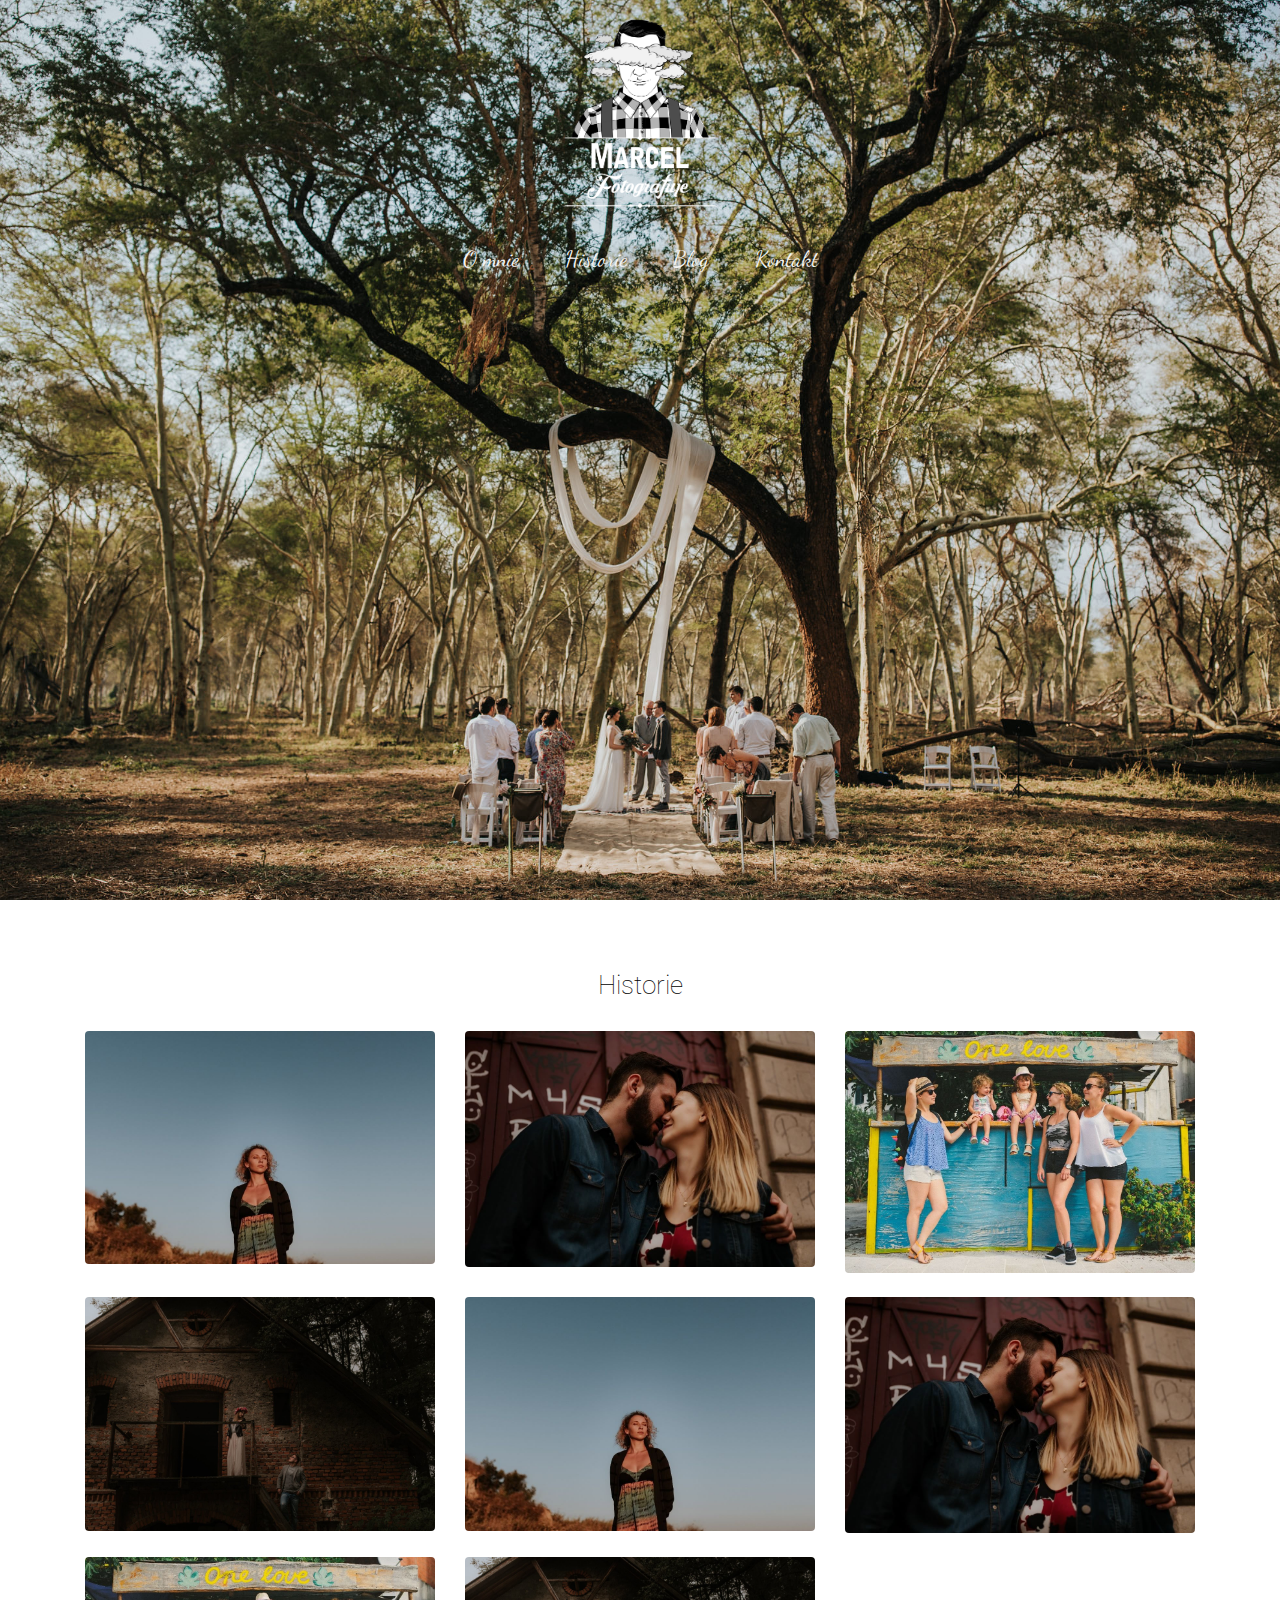
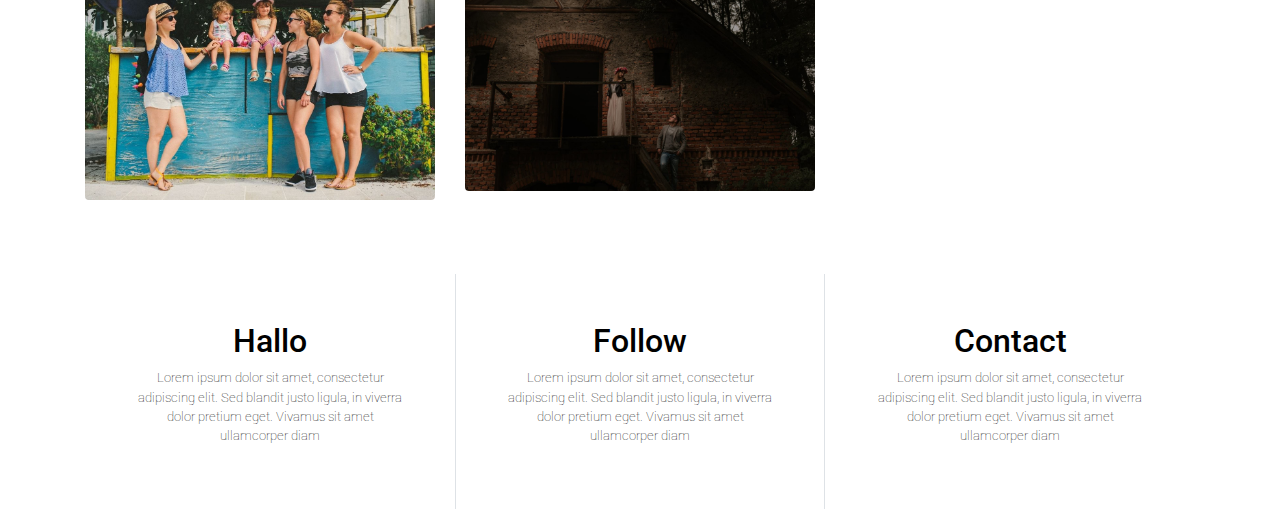
==== index.html @ 84d8657d "first commit" ====
<!doctype html>
<html lang="pl">
  <head>
    <!-- Required meta tags -->
    <meta charset="utf-8">
    <meta name="viewport" content="width=device-width, initial-scale=1, shrink-to-fit=no">

    <!-- Bootstrap CSS -->
    <link rel="stylesheet" href="css/bootstrap.min.css" integrity="sha384-Gn5384xqQ1aoWXA+058RXPxPg6fy4IWvTNh0E263XmFcJlSAwiGgFAW/dAiS6JXm" crossorigin="anonymous">
      
    <link rel="stylesheet" type="text/css" href="css/main.css">

    <!-- Fonts -->
    <link href="https://fonts.googleapis.com/css?family=Dancing+Script:700" rel="stylesheet"> 
    
    <link href="https://fonts.googleapis.com/css?family=Roboto:100,300" rel="stylesheet"> 
    
    <link rel="apple-touch-icon" sizes="180x180" href="/apple-touch-icon.png">
    <link rel="icon" type="image/png" sizes="32x32" href="/favicon-32x32.png">
    <link rel="icon" type="image/png" sizes="16x16" href="/favicon-16x16.png">
    <link rel="manifest" href="/site.webmanifest">
    <link rel="mask-icon" href="/safari-pinned-tab.svg" color="#5bbad5">
    <meta name="msapplication-TileColor" content="#da532c">
    <meta name="theme-color" content="#ffffff">
    
    <title>Marcel Fotografuje</title>
    
  </head>
  <body>
   
   <!-- navbar + bg_pic -->
    <div class="bigpic">
        <div class="container">
           <a class="logo" href="#"><img class="img-fluid" src="img/logo_mf.png"></a>
        </div>
        <nav class="navbar navbar-expand-md navbar-dark bg-dark">

            <button class="navbar-toggle navbar-toggler" data-toggle="collapse" data-target="#navbarMenu">
                <span class="navbar-toggler-icon"></span>        
            </button>

            <div class="collapse navbar-collapse" id="navbarMenu">
                <ul class="navbar-nav">
                  <li class="nav-item">
                    <a class="nav-link" href="#">O mnie</a>
                  </li>
                  <li class="nav-item">
                    <a class="nav-link" href="#">Historie</a>
                  </li>
                  <li class="nav-item">
                    <a class="nav-link" href="#">Blog</a>
                  </li>
                  <li class="nav-item">
                    <a class="nav-link" href="#">Kontakt</a>
                  </li>
                </ul>
            </div>
        </nav>
    </div>
     
    <!--  Stories -->
     
<div class="container">

    <div class="row text-center">
        <div class="col-lg-12 col-md-12 col-xs-12">
        <h2 class="text-center stories-h2">Historie</h2>
        </div>
    </div>
        
    <div class="row text-center">
        
        <div class="col-lg-4 col-md-6 col-xs-12">
          <a href="#" class="d-block mb-4 h-100">
            <img class="img-fluid rounded" src="img/albumy/fot_1_ania.jpg" alt="">
          </a>
        </div>
        
        <div class="col-lg-4 col-md-6 col-xs-12">
          <a href="#" class="d-block mb-4 h-100">
            <img class="img-fluid rounded" src="img/albumy/fot_7_para_brama.jpg" alt="">
          </a>
        </div>
        
        <div class="col-lg-4 col-md-6 col-xs-12">
          <a href="#" class="d-block mb-4 h-100">
            <img class="img-fluid rounded" src="img/albumy/fot_3_moje_panie.jpg" alt="">
          </a>
        </div>
        
        <div class="col-lg-4 col-md-6 col-xs-12">
          <a href="#" class="d-block mb-4 h-100">
            <img class="img-fluid rounded" src="img/albumy/fot_4_para_budynek_cegla.jpg" alt="">
          </a>
        </div>
        
        <div class="col-lg-4 col-md-6 col-xs-12">
          <a href="#" class="d-block mb-4 h-100">
            <img class="img-fluid rounded" src="img/albumy/fot_1_ania.jpg" alt="">
          </a>          
        </div>
        
        <div class="col-lg-4 col-md-6 col-xs-12">
          <a href="#" class="d-block mb-4 h-100">
            <img class="img-fluid rounded" src="img/albumy/fot_7_para_brama.jpg" alt="">
          </a>
        </div>
        
        <div class="col-lg-4 col-md-6 col-xs-12">
          <a href="#" class="d-block mb-4 h-100">
            <img class="img-fluid rounded" src="img/albumy/fot_3_moje_panie.jpg" alt="">
          </a>
        </div>
        
        <div class="col-lg-4 col-md-6 col-xs-12">
          <a href="#" class="d-block mb-4 h-100">
            <img class="img-fluid rounded" src="img/albumy/fot_4_para_budynek_cegla.jpg" alt="">
          </a>
        </div>
        
    </div>
        
       <!--  CONTACT -->
     
<div class="bottom-contact">
    
     <div class="container">
       
        <div class="row text-center">
           
            <div class="col-lg-4 col-md-4 col-xs-12 p-5">
                <h2 class="contact-h2">Hallo</h2>
                <p class="contact-p">Lorem ipsum dolor sit amet, consectetur adipiscing elit. Sed blandit justo ligula, in viverra dolor pretium eget. Vivamus sit amet ullamcorper diam</p>
            </div>
            
            <div class="col-lg-4 col-md-4 col-xs-12 p-5 border-right border-left">
                <h2 class="contact-h2">Follow</h2>                
                <p class="contact-p">Lorem ipsum dolor sit amet, consectetur adipiscing elit. Sed blandit justo ligula, in viverra dolor pretium eget. Vivamus sit amet ullamcorper diam</p>
            </div>
            
            <div class="col-lg-4 col-md-4 col-xs-12 p-5">
                <h2 class="contact-h2">Contact</h2>
                <p class="contact-p">Lorem ipsum dolor sit amet, consectetur adipiscing elit. Sed blandit justo ligula, in viverra dolor pretium eget. Vivamus sit amet ullamcorper diam</p>
            </div>
            
        </div>
        
    </div>
    
</div>
    
     
    <!-- Optional JavaScript -->
    <!-- jQuery first, then Popper.js, then Bootstrap JS -->
    <script src="https://code.jquery.com/jquery-3.2.1.slim.min.js" integrity="sha384-KJ3o2DKtIkvYIK3UENzmM7KCkRr/rE9/Qpg6aAZGJwFDMVNA/GpGFF93hXpG5KkN" crossorigin="anonymous"></script>
    <script src="https://cdnjs.cloudflare.com/ajax/libs/popper.js/1.12.9/umd/popper.min.js" integrity="sha384-ApNbgh9B+Y1QKtv3Rn7W3mgPxhU9K/ScQsAP7hUibX39j7fakFPskvXusvfa0b4Q" crossorigin="anonymous"></script>
    <script src="js/bootstrap.min.js" integrity="sha384-JZR6Spejh4U02d8jOt6vLEHfe/JQGiRRSQQxSfFWpi1MquVdAyjUar5+76PVCmYl" crossorigin="anonymous"></script>
  </body>
</html>
---- css/main.css ----
@import url('https://fonts.googleapis.com/css?family=Lato');

body, html {
    height: 100%;
}

body {
    font-family: 'Lato', sans-serif;
    color: white;
}

.navbar-nav .nav-item a{
    color: #FFF;
}

.navbar {
    position: relative;
    color: #FFF;
    background-color: transparent !important;
}

.navbar-dark .navbar-nav .nav-link {
    color: whitesmoke;
    font-family: 'Dancing Script';
    font-size: 1.4em;
    margin-left: 15px;
    margin-right: 15px;
}

.logo {
    position: relative;
    left: 50%;
    margin-left: -95px !important;  /* 50% of your logo width */
    display: block;
    width: 190px;
}

.navbar .navbar-toggler {
   color: black;
} 

@media only screen and (max-width: 767px) {
    .navbar ul.navbar-nav li.nav-item a.nav-link {
        background-color: rgba(0, 0, 0, 0.3);
    }
}
    
.navbar {
    position: relative;
    display: block;
    text-align: center;
}

.navbar-nav {
    margin: 0 auto;
}

.bigpic { 
    /* Pozycjonowanie pod navbar */
    
    /* The image used */
    background-image: url("../img/zdjecie-nav.jpg");

    /* Full height */
    height: 100%; 

    /* Center and scale the image nicely */
    background-position: center;
    background-repeat: no-repeat;
    background-size: cover;
}

@media only screen and (max-width: 800px) {
    .bigpic {
    height: 65%;
    min-height: 80px;
    }
    
    .logo {
        width: 130px;
        margin-left: -65px !important;
    }
    
    .nav-link {
        font-size: 1.2em !important;
    }
}


.stories-h2 {
    margin-top: 70px;
    margin-bottom: 30px;
    font-family: 'Roboto', sans-serif; 
    font-weight: 100;
    font-size: 1.6em;
    color: black !important;
}

.photos img{
    width:100%;
    height: 230px;
}

.bottom-contact{
    color: black !important;
    margin-top: 50px;
    margin-bottom: 50px;
}

.contact-content {
    padding-left: 20px;
    padding-right: 20px;
}

.contact-h2 {
    font-family: 'Roboto', sans-serif;
}
.contact-p {
    color: black !important;
    font-family: 'Roboto', sans-serif;
    font-size: 0.8em;
    font-weight: 100;
}

@media only screen and (max-width: 767px) {
    .border-right {
        border: none !important;
    }
    .border-left {
        border: none !important;
    }
}
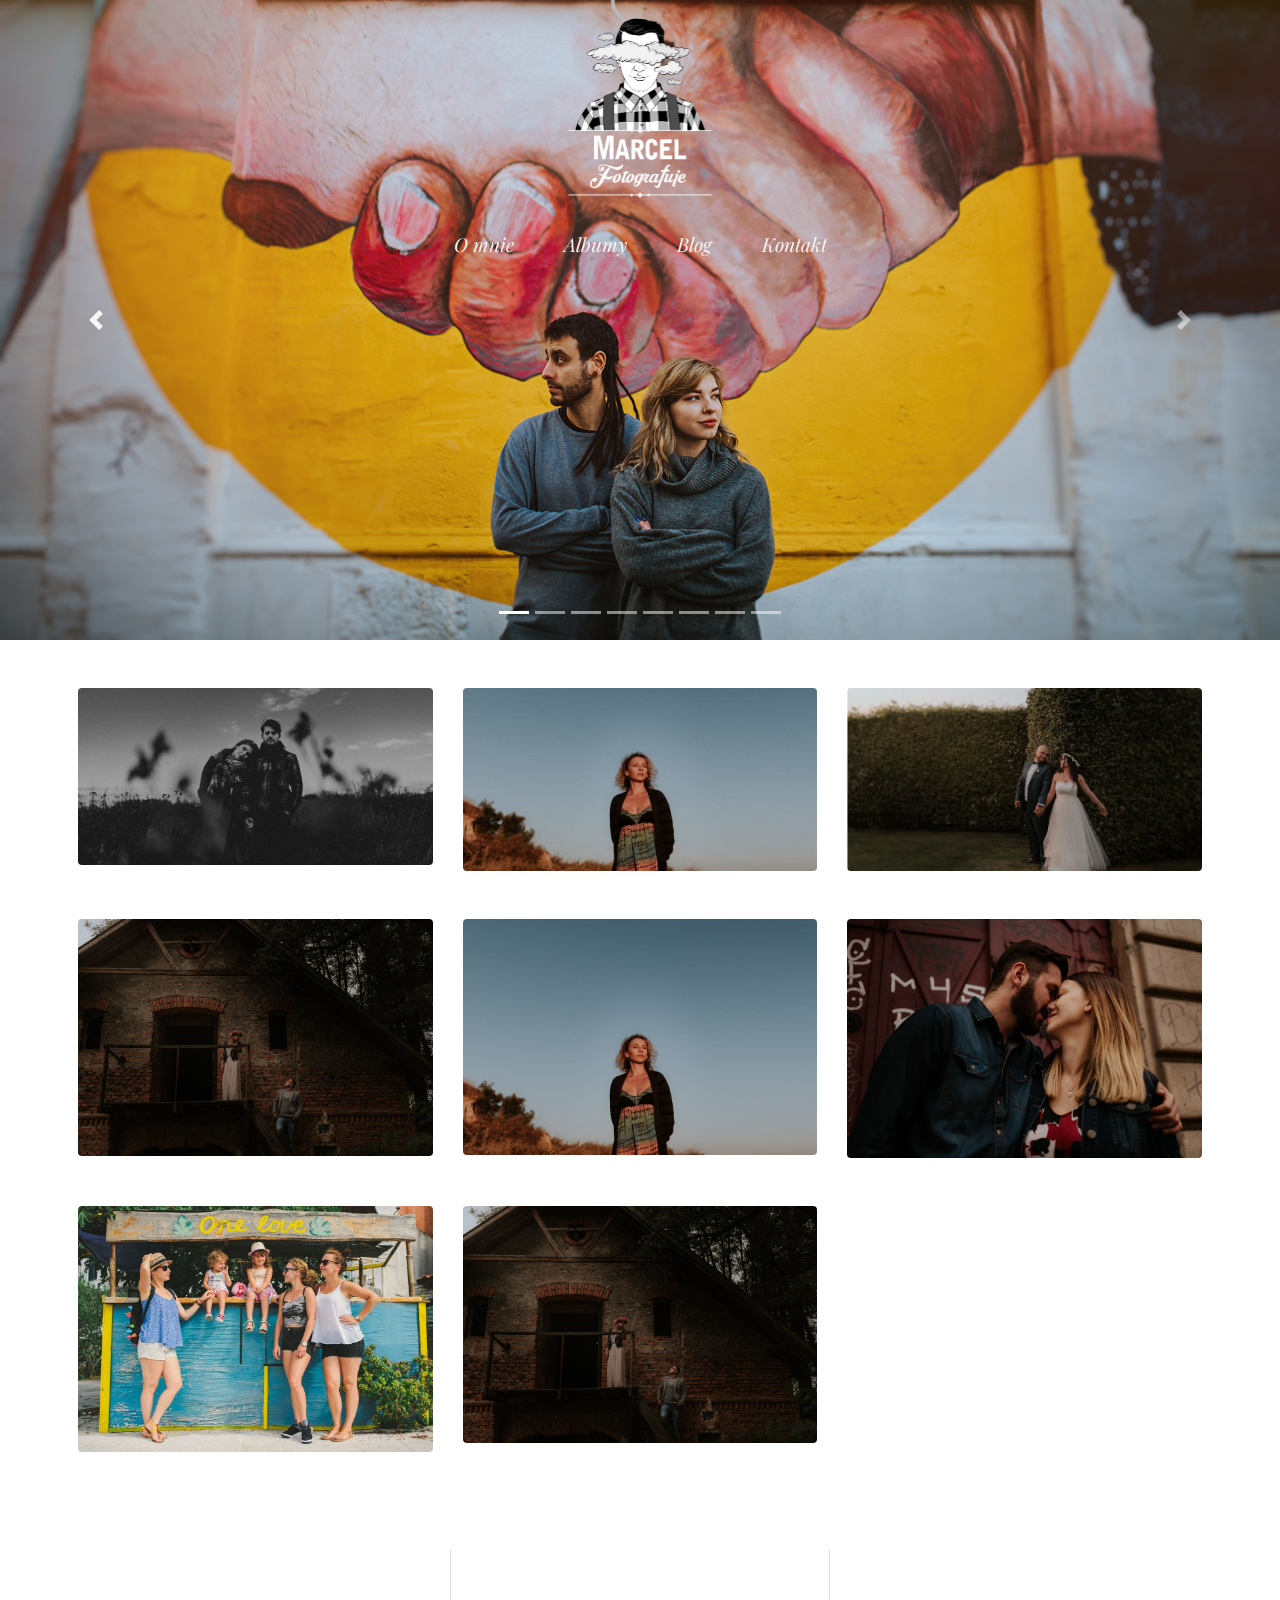
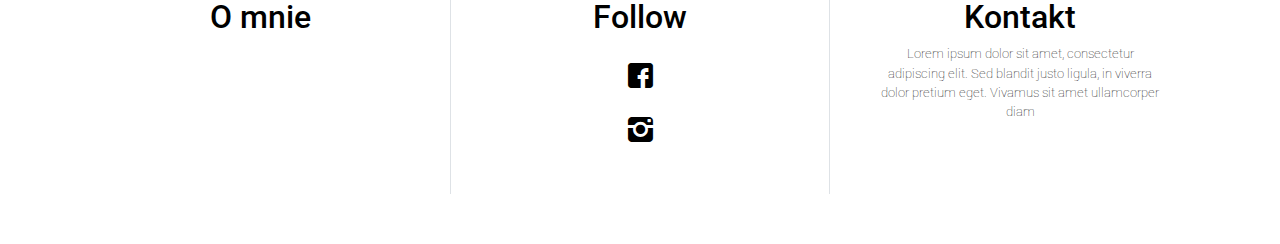
==== commit 8c3ca2d7: "tekst i tla na zdjeciach" ====
--- a/index.html
+++ b/index.html
@@ -14,6 +14,14 @@
     <link href="https://fonts.googleapis.com/css?family=Dancing+Script:700" rel="stylesheet"> 
     
     <link href="https://fonts.googleapis.com/css?family=Roboto:100,300" rel="stylesheet"> 
+    
+    <link href="https://fonts.googleapis.com/css?family=Playfair+Display:400i" rel="stylesheet">
+    
+    <link href="css/fontello.css" rel="stylesheet">
+    
+    <link href="https://fonts.googleapis.com/css?family=Cormorant:400,600,600i" rel="stylesheet">
+    
+    <!-- Icons -->
     
     <link rel="apple-touch-icon" sizes="180x180" href="/apple-touch-icon.png">
     <link rel="icon" type="image/png" sizes="32x32" href="/favicon-32x32.png">
@@ -28,97 +36,147 @@
   </head>
   <body>
    
-   <!-- navbar + bg_pic -->
-    <div class="bigpic">
-        <div class="container">
-           <a class="logo" href="#"><img class="img-fluid" src="img/logo_mf.png"></a>
-        </div>
-        <nav class="navbar navbar-expand-md navbar-dark bg-dark">
-
-            <button class="navbar-toggle navbar-toggler" data-toggle="collapse" data-target="#navbarMenu">
-                <span class="navbar-toggler-icon"></span>        
-            </button>
-
-            <div class="collapse navbar-collapse" id="navbarMenu">
-                <ul class="navbar-nav">
-                  <li class="nav-item">
-                    <a class="nav-link" href="#">O mnie</a>
-                  </li>
-                  <li class="nav-item">
-                    <a class="nav-link" href="#">Historie</a>
-                  </li>
-                  <li class="nav-item">
-                    <a class="nav-link" href="#">Blog</a>
-                  </li>
-                  <li class="nav-item">
-                    <a class="nav-link" href="#">Kontakt</a>
-                  </li>
-                </ul>
-            </div>
-        </nav>
-    </div>
-     
-    <!--  Stories -->
-     
-<div class="container">
-
-    <div class="row text-center">
+ <div id="carouselExampleIndicators" class="carousel slide" data-ride="carousel">
+      <div id="carouselContent" style="position: relative">
+         <ol class="carousel-indicators">
+        <li data-target="#carouselExampleIndicators" data-slide-to="0" class="active"></li>
+        <li data-target="#carouselExampleIndicators" data-slide-to="1"></li>
+        <li data-target="#carouselExampleIndicators" data-slide-to="2"></li>
+        <li data-target="#carouselExampleIndicators" data-slide-to="3"></li>
+        <li data-target="#carouselExampleIndicators" data-slide-to="4"></li>
+        <li data-target="#carouselExampleIndicators" data-slide-to="5"></li>
+        <li data-target="#carouselExampleIndicators" data-slide-to="6"></li>
+        <li data-target="#carouselExampleIndicators" data-slide-to="7"></li>
+      </ol>
+      <div class="carousel-inner">
+        <div class="carousel-item active">
+          <img src="img/slider/1.jpg" class="img-fluid" alt="...">
+        </div>
+        <div class="carousel-item">
+          <img src="img/slider/2.jpg" class="img-fluid" alt="...">
+        </div>
+        <div class="carousel-item">
+          <img src="img/slider/3.jpg" class="img-fluid" alt="...">
+        </div>
+        <div class="carousel-item">
+          <img src="img/slider/4.jpg" class="img-fluid" alt="...">
+        </div>
+        <div class="carousel-item">
+          <img src="img/slider/5.jpg" class="img-fluid" alt="...">
+        </div>
+        <div class="carousel-item">
+          <img src="img/slider/6.jpg" class="img-fluid" alt="...">
+        </div>
+        <div class="carousel-item">
+          <img src="img/slider/7.jpg" class="img-fluid" alt="...">
+        </div>
+        <div class="carousel-item">
+          <img src="img/slider/8.jpg" class="img-fluid" alt="...">
+        </div>
+      </div>
+      <a class="carousel-control-prev" href="#carouselExampleIndicators" role="button" data-slide="prev">
+        <span class="carousel-control-prev-icon" aria-hidden="true"></span>
+        <span class="sr-only">Previous</span>
+      </a>
+      <a class="carousel-control-next" href="#carouselExampleIndicators" role="button" data-slide="next">
+        <span class="carousel-control-next-icon" aria-hidden="true"></span>
+        <span class="sr-only">Next</span>
+      </a>
+      </div>
+     
+     <div class="container-fluid">
+
+<!--    <div class="row text-center">
         <div class="col-lg-12 col-md-12 col-xs-12">
         <h2 class="text-center stories-h2">Historie</h2>
         </div>
+    </div> -->
+        
+    <div class="row text-center mt-5 ml-5 mr-5">
+        
+        <div class="col-lg-4 col-md-6 col-xs-12 image mb-4">
+          <a href="#" class="d-block  h-100 image-index-1">
+           <img class="img-fluid rounded" src="img/albumy/Slajd1.jpg" alt="">
+          </a>
+            <div class="text-image">
+                <h3>Nazwa albumu</h3>
+                <p style="font-family: roboto; font-weight: 100 !important;">Opis albumu</p>
+            </div>
+        </div>
+        
+        <div class="col-lg-4 col-md-6 col-xs-12 image mb-4">
+          <a href="#" class="d-block mb-4 h-100">
+            <img class="img-fluid rounded" src="img/albumy/Slajd2.jpg" alt="">
+          </a>
+            <div class="text-image">
+                <h3>Nazwa albumu</h3>
+                <p style="font-family: roboto; font-weight: 100 !important;">Opis albumu</p>
+            </div>
+        </div>
+        
+        <div class="col-lg-4 col-md-6 col-xs-12 image mb-4">
+          <a href="#" class="d-block mb-4 h-100">
+            <img class="img-fluid rounded" src="img/albumy/Slajd3.jpg" alt="">
+          </a>
+            <div class="text-image">
+                <h3>Nazwa albumu</h3>
+                <p style="font-family: roboto; font-weight: 100 !important;">Opis albumu</p>
+            </div>
+        </div>
+        
+        <div class="col-lg-4 col-md-6 col-xs-12 image mb-4">
+          <a href="#" class="d-block mb-4 h-100">
+            <img class="img-fluid rounded" src="img/albumy/fot_4_para_budynek_cegla.jpg" alt="">
+          </a>
+            <div class="text-image">
+                <h3>Nazwa albumu</h3>
+                <p style="font-family: roboto; font-weight: 100 !important;">Opis albumu</p>
+            </div>
+        </div>
+        
+        <div class="col-lg-4 col-md-6 col-xs-12 image mb-4">
+          <a href="#" class="d-block mb-4 h-100">
+            <img class="img-fluid rounded" src="img/albumy/fot_1_ania.jpg" alt="">
+          </a>  
+            <div class="text-image">
+                <h3>Nazwa albumu</h3>
+                <p style="font-family: roboto; font-weight: 100 !important;">Opis albumu</p>
+            </div>        
+        </div>
+        
+        <div class="col-lg-4 col-md-6 col-xs-12 image mb-4">
+          <a href="#" class="d-block mb-4 h-100">
+            <img class="img-fluid rounded" src="img/albumy/fot_7_para_brama.jpg" alt="">
+          </a>
+            <div class="text-image">
+                <h3>Nazwa albumu</h3>
+                <p style="font-family: roboto; font-weight: 100 !important;">Opis albumu</p>
+            </div>
+        </div>
+        
+        <div class="col-lg-4 col-md-6 col-xs-12 image mb-4">
+          <a href="#" class="d-block mb-4 h-100">
+            <img class="img-fluid rounded" src="img/albumy/fot_3_moje_panie.jpg" alt="">
+          </a>
+            <div class="text-image">
+                <h3>Nazwa albumu</h3>
+                <p style="font-family: roboto; font-weight: 100 !important;">Opis albumu</p>
+            </div>
+        </div>
+        
+        <div class="col-lg-4 col-md-6 col-xs-12 image mb-4">
+          <a href="#" class="d-block mb-4 h-100">
+            <img class="img-fluid rounded" src="img/albumy/fot_4_para_budynek_cegla.jpg" alt="">
+          </a>
+            <div class="text-image">
+                <h3>Nazwa albumu</h3>
+                <p style="font-family: roboto; font-weight: 100 !important;">Opis albumu</p>
+            </div>
+        </div>
+        
     </div>
-        
-    <div class="row text-center">
-        
-        <div class="col-lg-4 col-md-6 col-xs-12">
-          <a href="#" class="d-block mb-4 h-100">
-            <img class="img-fluid rounded" src="img/albumy/fot_1_ania.jpg" alt="">
-          </a>
-        </div>
-        
-        <div class="col-lg-4 col-md-6 col-xs-12">
-          <a href="#" class="d-block mb-4 h-100">
-            <img class="img-fluid rounded" src="img/albumy/fot_7_para_brama.jpg" alt="">
-          </a>
-        </div>
-        
-        <div class="col-lg-4 col-md-6 col-xs-12">
-          <a href="#" class="d-block mb-4 h-100">
-            <img class="img-fluid rounded" src="img/albumy/fot_3_moje_panie.jpg" alt="">
-          </a>
-        </div>
-        
-        <div class="col-lg-4 col-md-6 col-xs-12">
-          <a href="#" class="d-block mb-4 h-100">
-            <img class="img-fluid rounded" src="img/albumy/fot_4_para_budynek_cegla.jpg" alt="">
-          </a>
-        </div>
-        
-        <div class="col-lg-4 col-md-6 col-xs-12">
-          <a href="#" class="d-block mb-4 h-100">
-            <img class="img-fluid rounded" src="img/albumy/fot_1_ania.jpg" alt="">
-          </a>          
-        </div>
-        
-        <div class="col-lg-4 col-md-6 col-xs-12">
-          <a href="#" class="d-block mb-4 h-100">
-            <img class="img-fluid rounded" src="img/albumy/fot_7_para_brama.jpg" alt="">
-          </a>
-        </div>
-        
-        <div class="col-lg-4 col-md-6 col-xs-12">
-          <a href="#" class="d-block mb-4 h-100">
-            <img class="img-fluid rounded" src="img/albumy/fot_3_moje_panie.jpg" alt="">
-          </a>
-        </div>
-        
-        <div class="col-lg-4 col-md-6 col-xs-12">
-          <a href="#" class="d-block mb-4 h-100">
-            <img class="img-fluid rounded" src="img/albumy/fot_4_para_budynek_cegla.jpg" alt="">
-          </a>
-        </div>
-        
-    </div>
+       
+      </div>
         
        <!--  CONTACT -->
      
@@ -129,17 +187,17 @@
         <div class="row text-center">
            
             <div class="col-lg-4 col-md-4 col-xs-12 p-5">
-                <h2 class="contact-h2">Hallo</h2>
-                <p class="contact-p">Lorem ipsum dolor sit amet, consectetur adipiscing elit. Sed blandit justo ligula, in viverra dolor pretium eget. Vivamus sit amet ullamcorper diam</p>
+                <a href="#" class="contact-h2 pt-3"><h2 class="contact-h2">O mnie</h2></a>
             </div>
             
             <div class="col-lg-4 col-md-4 col-xs-12 p-5 border-right border-left">
                 <h2 class="contact-h2">Follow</h2>                
-                <p class="contact-p">Lorem ipsum dolor sit amet, consectetur adipiscing elit. Sed blandit justo ligula, in viverra dolor pretium eget. Vivamus sit amet ullamcorper diam</p>
+                <a href="https://www.facebook.com/pages/category/Photographer/Marcel-Fotografuje-393810677722675/" class="icon-hover"><i class="icon-follow icon-facebook-squared"></i></a>
+                <a href="https://www.instagram.com/marcelfotografuje/?hl=pl>" class="icon-hover"><i class="icon-follow icon-instagram"></i></a>
             </div>
             
             <div class="col-lg-4 col-md-4 col-xs-12 p-5">
-                <h2 class="contact-h2">Contact</h2>
+                <h2 class="contact-h2">Kontakt</h2>
                 <p class="contact-p">Lorem ipsum dolor sit amet, consectetur adipiscing elit. Sed blandit justo ligula, in viverra dolor pretium eget. Vivamus sit amet ullamcorper diam</p>
             </div>
             
@@ -148,6 +206,44 @@
     </div>
     
 </div>
+     
+ </div>
+
+       
+     <div class="bigpic">
+            <!-- navbar + bg_pic -->
+    
+        <div class="container-fluid">
+           <a class="logo" href="index.html"><img class="img-fluid" src="img/logo_mf.png"></a>
+        </div>
+        <nav class="navbar navbar-expand-md navbar-dark bg-dark">
+
+            <button class="navbar-toggle navbar-toggler" data-toggle="collapse" data-target="#navbarMenu">
+                <span class="navbar-toggler-icon"></span>        
+            </button>
+
+            <div class="collapse navbar-collapse" id="navbarMenu">
+                <ul class="navbar-nav">
+                  <li class="nav-item">
+                    <a class="nav-link" href="about.html">O mnie</a>
+                  </li>
+                  <li class="nav-item">
+                    <a class="nav-link nav-album" href="albums.html">Albumy</a>
+                  </li>
+                  <li class="nav-item">
+                    <a class="nav-link nav-blog" href="blog.html">Blog</a>
+                  </li>
+                  <li class="nav-item">
+                    <a class="nav-link" href="contact.html">Kontakt</a>
+                  </li>
+                </ul>
+            </div>
+        </nav>
+   </div>
+     
+    <!--  Stories -->
+     
+
     
      
     <!-- Optional JavaScript -->
--- a/css/main.css
+++ b/css/main.css
@@ -21,10 +21,14 @@
 
 .navbar-dark .navbar-nav .nav-link {
     color: whitesmoke;
-    font-family: 'Dancing Script';
-    font-size: 1.4em;
+    font-family: 'Playfair Display', serif;
+    font-weight: 400;
+    font-size: 1.3em;
+    font-style: italic;
     margin-left: 15px;
     margin-right: 15px;
+    padding-left: 10px;
+    padding-right: 10px;
 }
 
 .logo {
@@ -36,12 +40,15 @@
 }
 
 .navbar .navbar-toggler {
-   color: black;
+   color: white;
+   position: relative;
+   left: 25%;
+   bottom: 150px;
 } 
 
 @media only screen and (max-width: 767px) {
     .navbar ul.navbar-nav li.nav-item a.nav-link {
-        background-color: rgba(0, 0, 0, 0.3);
+        background-color: rgba(0, 0, 0, 0.8);
     }
 }
     
@@ -56,23 +63,28 @@
 }
 
 .bigpic { 
-    /* Pozycjonowanie pod navbar */
-    
-    /* The image used */
-    background-image: url("../img/zdjecie-nav.jpg");
-
-    /* Full height */
-    height: 100%; 
-
-    /* Center and scale the image nicely */
-    background-position: center;
-    background-repeat: no-repeat;
-    background-size: cover;
-}
-
-@media only screen and (max-width: 800px) {
+    width: 100%; 
+}
+
+@media only screen and (min-width: 1201px) {
     .bigpic {
-    height: 65%;
+    height: 100%;
+    min-height: 80px;
+    }
+    
+    .logo {
+        width: 180px;
+        margin-left: -90px !important;
+    }
+    
+    .nav-link {
+        font-size: 1.2em !important;
+    }
+}
+
+@media only screen and (max-width: 1200px) {
+    .bigpic {
+    height: 75%;
     min-height: 80px;
     }
     
@@ -82,7 +94,23 @@
     }
     
     .nav-link {
-        font-size: 1.2em !important;
+        font-size: 1.0em !important;
+    }
+}
+
+@media only screen and (max-width: 500px) {
+    .bigpic {
+    height: 75%;
+    min-height: 80px;
+    }
+    
+    .logo {
+        width: 80px;
+        margin-left: -45px !important;
+    }
+    
+    .nav-link {
+        font-size: 1.0em !important;
     }
 }
 
@@ -114,7 +142,14 @@
 
 .contact-h2 {
     font-family: 'Roboto', sans-serif;
-}
+    text-decoration: none !important;
+    color: black;
+}
+
+.contact-about {
+    font-size: 600;
+}
+
 .contact-p {
     color: black !important;
     font-family: 'Roboto', sans-serif;
@@ -129,4 +164,67 @@
     .border-left {
         border: none !important;
     }
-}+}
+
+/* Zdjęcie pod navbar */
+
+.carousel {
+    position: absolute;
+    width: 100%;
+    top: 0;
+}
+
+.navbar-default {
+    position: relative;
+    z-index: 1000;
+}
+
+.carousel-inner>.item { 
+    padding-top: 80px;
+}
+
+/* ikony follow */
+
+.icon-follow {
+    display: block;
+    font-size: 29px;
+    color: black;
+    margin-top: 20px;
+    line-height: 35px;
+}
+
+.icon-follow:hover { 
+    color:gray; 
+    font-size: 32px;
+}
+
+
+/* Początek - Zdjęcia index */
+
+.image {
+    position: relative;
+    -webkit-filter: brightness(100%);
+	-moz-filter: brightness(100%);
+	-o-filter: brightness(100%);
+	-ms-filter: brightness(100%);
+	filter: brightness(100%);
+    color: rgba(0, 0, 0, 0.0)
+}
+
+.image:hover{
+    -webkit-filter: brightness(60%);
+	-moz-filter: brightness(60%);
+	-o-filter: brightness(60%);
+	-ms-filter: brightness(60%);
+	filter: brightness(60%);
+    color: white;
+}
+
+.text-image {
+    position: absolute;
+    top: 50%;
+    left: 50%;
+    transform: translate(-50%, -50%);
+}
+
+/* Koniec - Zdjęcia index */--- a/css/fontello.css
+++ b/css/fontello.css
@@ -0,0 +1,57 @@
+@font-face {
+  font-family: 'fontello';
+  src: url('../font/fontello.eot?66573608');
+  src: url('../font/fontello.eot?66573608#iefix') format('embedded-opentype'),
+       url('../font/fontello.woff2?66573608') format('woff2'),
+       url('../font/fontello.woff?66573608') format('woff'),
+       url('../font/fontello.ttf?66573608') format('truetype'),
+       url('../font/fontello.svg?66573608#fontello') format('svg');
+  font-weight: normal;
+  font-style: normal;
+}
+/* Chrome hack: SVG is rendered more smooth in Windozze. 100% magic, uncomment if you need it. */
+/* Note, that will break hinting! In other OS-es font will be not as sharp as it could be */
+/*
+@media screen and (-webkit-min-device-pixel-ratio:0) {
+  @font-face {
+    font-family: 'fontello';
+    src: url('../font/fontello.svg?66573608#fontello') format('svg');
+  }
+}
+*/
+ 
+ [class^="icon-"]:before, [class*=" icon-"]:before {
+  font-family: "fontello";
+  font-style: normal;
+  speak: none;
+  text-decoration: none;
+  text-align: center;
+  /* opacity: .8; */
+ 
+  /* For safety - reset parent styles, that can break glyph codes*/
+  font-variant: normal;
+  text-transform: none;
+ 
+  /* fix buttons height, for twitter bootstrap */
+  line-height: 1em;
+ 
+  /* Animation center compensation - margins should be symmetric */
+  /* remove if not needed */
+ 
+  /* you can be more comfortable with increased icons size */
+  /* font-size: 120%; */
+ 
+  /* Font smoothing. That was taken from TWBS */
+  -webkit-font-smoothing: antialiased;
+  -moz-osx-font-smoothing: grayscale;
+ 
+  /* Uncomment for 3D effect */
+  /* text-shadow: 1px 1px 1px rgba(127, 127, 127, 0.3); */
+}
+ 
+.icon-mail:before { content: '\e800'; } /* '' */
+.icon-phone-squared:before { content: '\f098'; } /* '' */
+.icon-map-signs:before { content: '\f277'; } /* '' */
+.icon-envira:before { content: '\f299'; } /* '' */
+.icon-facebook-squared:before { content: '\f30e'; } /* '' */
+.icon-instagram:before { content: '\f32d'; } /* '' */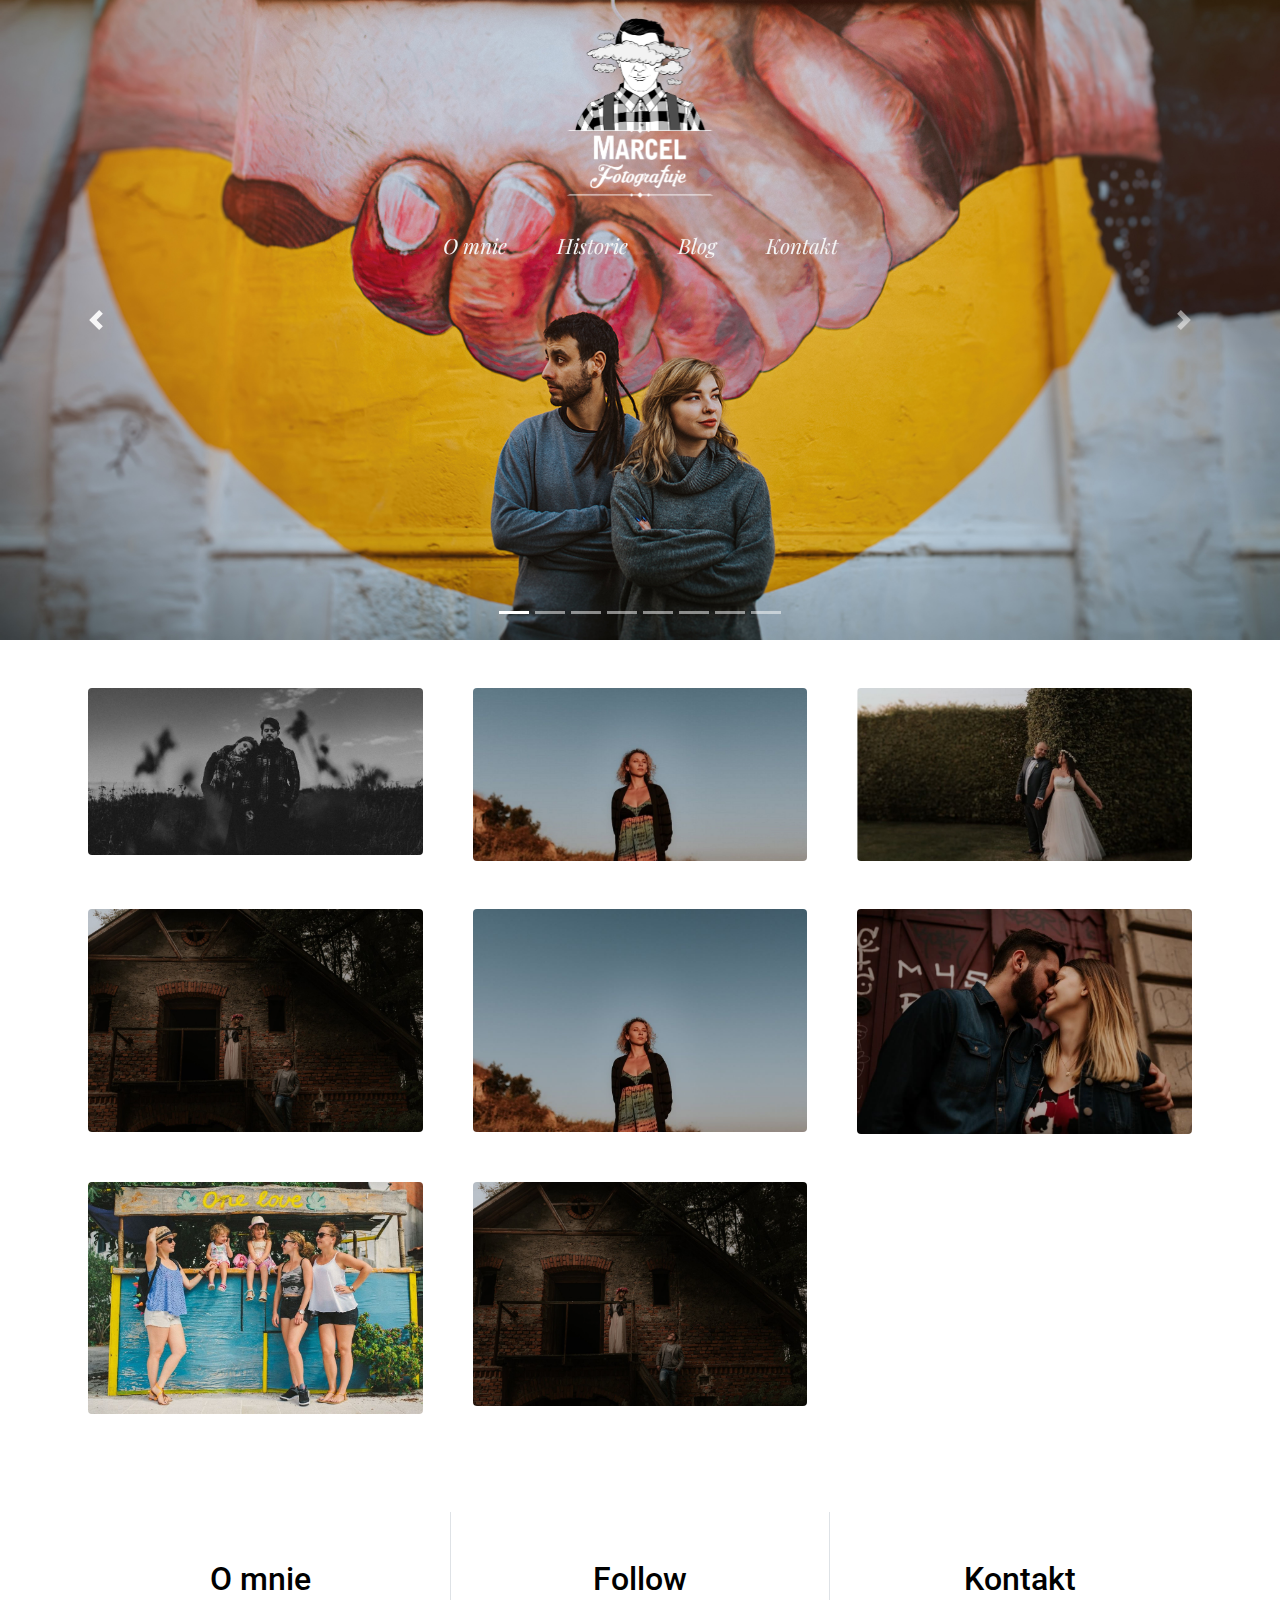
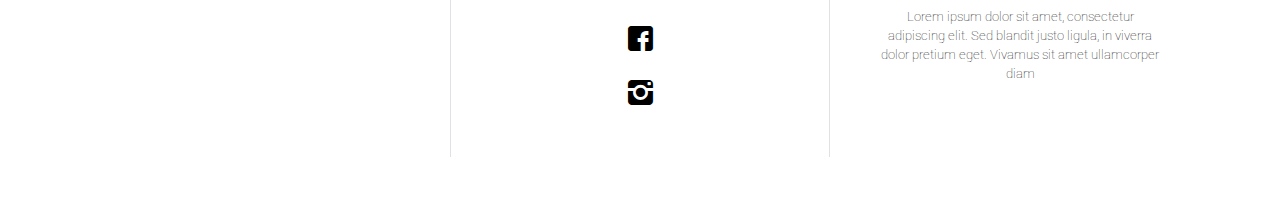
==== commit a6d42e09: "Poprawa druga 20-06" ====
--- a/index.html
+++ b/index.html
@@ -228,7 +228,7 @@
                     <a class="nav-link" href="about.html">O mnie</a>
                   </li>
                   <li class="nav-item">
-                    <a class="nav-link nav-album" href="albums.html">Albumy</a>
+                    <a class="nav-link nav-album" href="albums.html">Historie</a>
                   </li>
                   <li class="nav-item">
                     <a class="nav-link nav-blog" href="blog.html">Blog</a>
--- a/css/main.css
+++ b/css/main.css
@@ -9,6 +9,7 @@
     color: white;
 }
 
+/* navbar and logo */
 .navbar-nav .nav-item a{
     color: #FFF;
 }
@@ -23,7 +24,7 @@
     color: whitesmoke;
     font-family: 'Playfair Display', serif;
     font-weight: 400;
-    font-size: 1.3em;
+    font-size: 1.4em;
     font-style: italic;
     margin-left: 15px;
     margin-right: 15px;
@@ -78,7 +79,7 @@
     }
     
     .nav-link {
-        font-size: 1.2em !important;
+        font-size: 1.3em !important;
     }
 }
 
@@ -94,7 +95,7 @@
     }
     
     .nav-link {
-        font-size: 1.0em !important;
+        font-size: 1.1em !important;
     }
 }
 
@@ -114,6 +115,13 @@
     }
 }
 
+/* navbar black */
+.nav-black {
+    color: black !important;
+}
+
+
+/* stories */
 
 .stories-h2 {
     margin-top: 70px;
@@ -129,6 +137,8 @@
     height: 230px;
 }
 
+/* footer */
+
 .bottom-contact{
     color: black !important;
     margin-top: 50px;
@@ -208,7 +218,9 @@
 	-o-filter: brightness(100%);
 	-ms-filter: brightness(100%);
 	filter: brightness(100%);
-    color: rgba(0, 0, 0, 0.0)
+    color: rgba(0, 0, 0, 0.0);
+    padding-right: 25px;
+    padding-left: 25px;
 }
 
 .image:hover{
@@ -227,4 +239,20 @@
     transform: translate(-50%, -50%);
 }
 
-/* Koniec - Zdjęcia index */+/* Koniec - Zdjęcia index */
+
+/* O mnie */
+
+#h2-about {
+    color: black;
+    padding: 10px;
+    font-family: 'Oswald';
+    font-weight: 400;
+    font-size: 45px;
+    margin-top: 15px;
+}
+
+.bg-grey {
+    background-color: #eee;
+}
+
